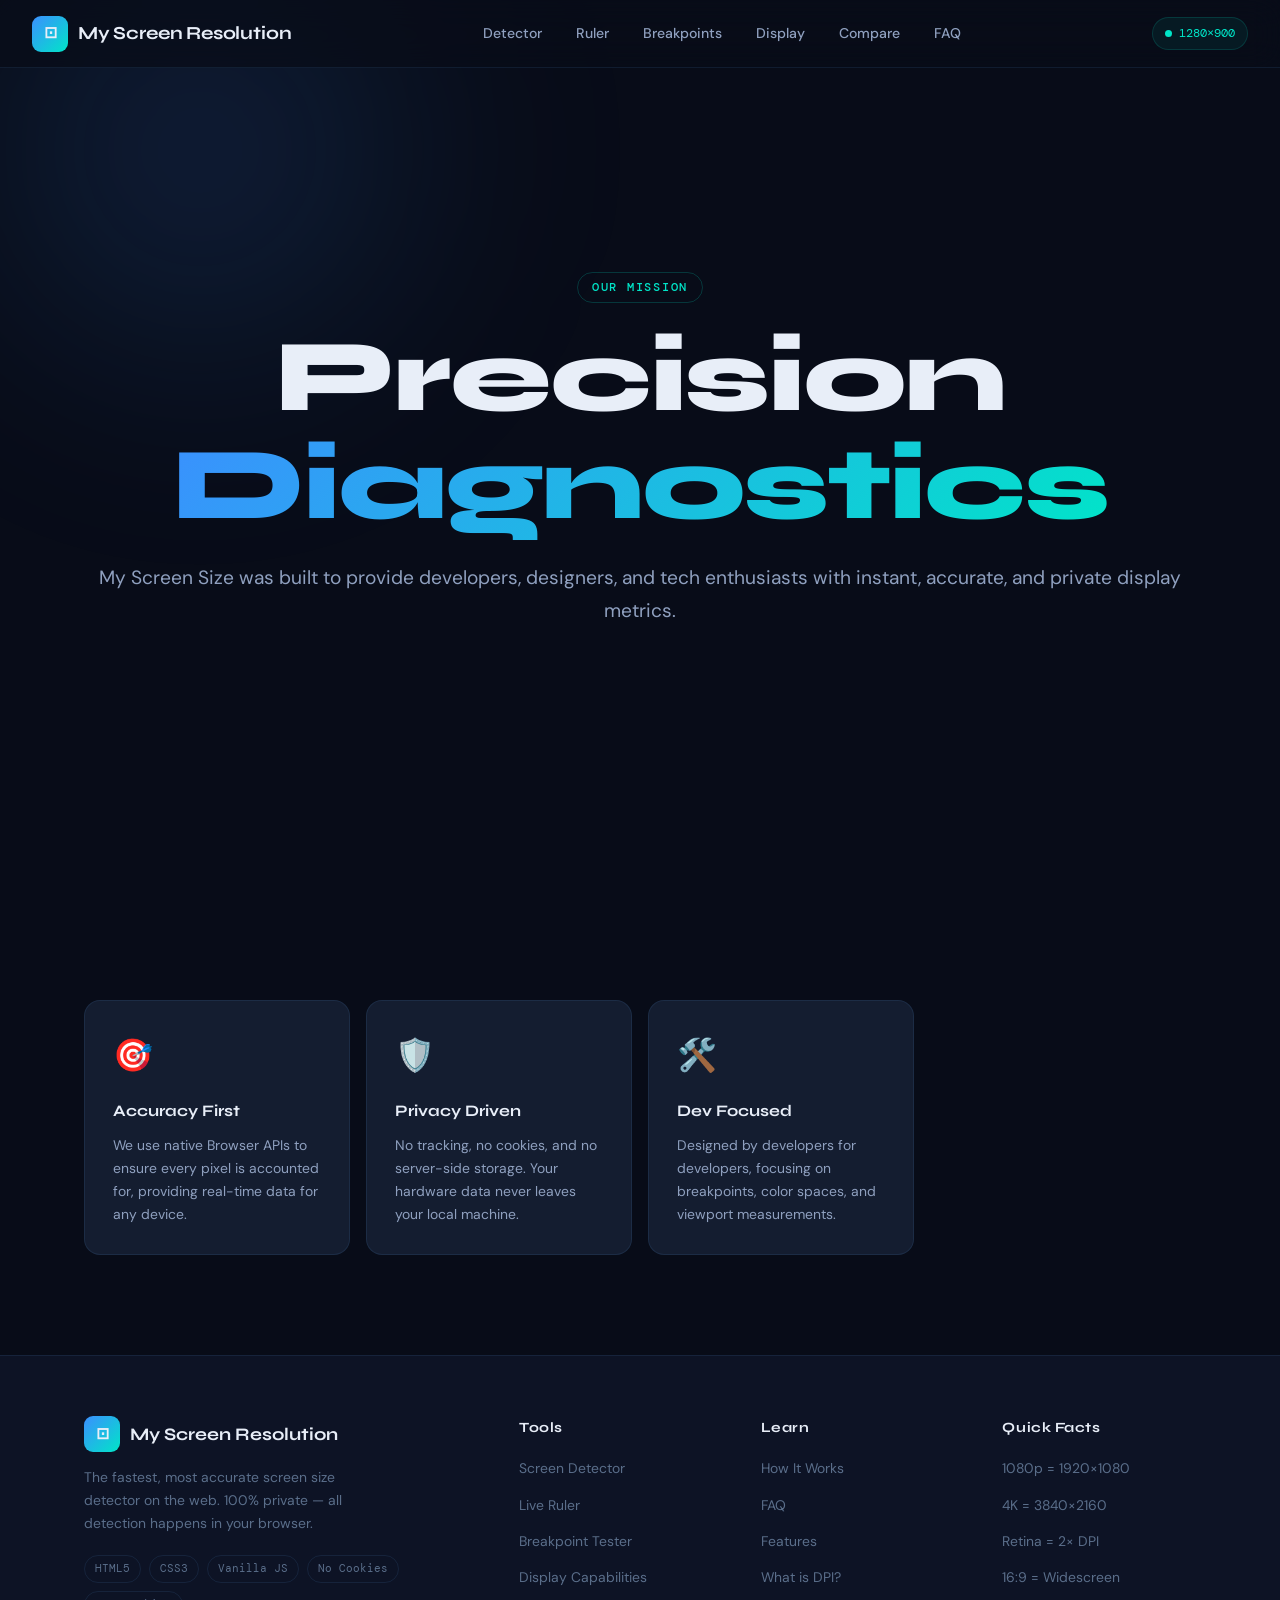
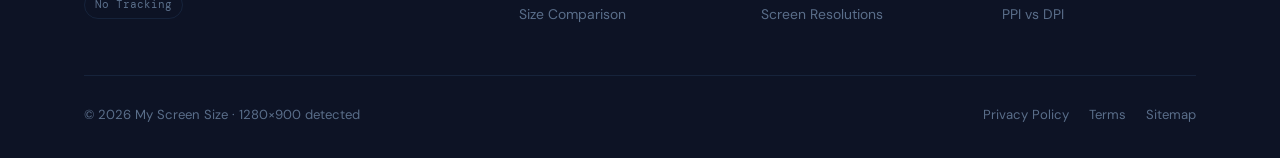
==== about.html @ e3fb28fd "Create about.html" ====
<!DOCTYPE html>
<html lang="en">
<head>
  <meta charset="UTF-8" />
  <meta name="viewport" content="width=device-width, initial-scale=1.0" />
  <title>About Us – My Screen Size</title>
  <link rel="stylesheet" href="style.css" />
  <!-- Fonts -->
  <link rel="preconnect" href="https://fonts.googleapis.com" />
  <link rel="preconnect" href="https://fonts.gstatic.com" crossorigin />
  <link href="https://fonts.googleapis.com/css2?family=Syne:wght@700;800&family=DM+Mono:wght@400;500&family=DM+Sans:wght@400;500&display=swap" rel="stylesheet" />
</head>
<body>

  <div id="header-root"></div>

  <main>
    <section class="hero">
      <div class="hero-bg">
        <div class="hero-glow glow-1"></div>
      </div>
      <div class="container hero-content">
        <div class="section-tag animate-in">Our Mission</div>
        <h1 class="hero-title animate-in" style="--delay:0.2s"> Precision <span class="gradient-text">Diagnostics</span></h1>
        <p class="hero-subtitle animate-in" style="--delay:0.3s">
          My Screen Size was built to provide developers, designers, and tech enthusiasts with instant, accurate, and private display metrics.
        </p>
      </div>
    </section>

    <section class="features">
      <div class="container">
        <div class="feat-grid">
          <div class="feat-card">
            <div class="feat-icon">🎯</div>
            <h3>Accuracy First</h3>
            <p>We use native Browser APIs to ensure every pixel is accounted for, providing real-time data for any device.</p>
          </div>
          <div class="feat-card">
            <div class="feat-icon">🛡️</div>
            <h3>Privacy Driven</h3>
            <p>No tracking, no cookies, and no server-side storage. Your hardware data never leaves your local machine.</p>
          </div>
          <div class="feat-card">
            <div class="feat-icon">🛠️</div>
            <h3>Dev Focused</h3>
            <p>Designed by developers for developers, focusing on breakpoints, color spaces, and viewport measurements.</p>
          </div>
        </div>
      </div>
    </section>
  </main>

  <div id="footer-root"></div>

  <script src="components/header.js"></script>
  <script src="components/footer.js"></script>
</body>
</html>
---- style.css ----
/* ===========================
   MY SCREEN SIZE — STYLESHEET
   Aesthetic: Dark Precision Lab
   =========================== */

:root {
  --bg: #080c18;
  --bg-2: #0d1325;
  --bg-3: #111828;
  --surface: #141d30;
  --surface-2: #1a2540;
  --border: rgba(99, 179, 255, 0.10);
  --border-2: rgba(99, 179, 255, 0.20);
  --text: #e8eef8;
  --text-2: #8fa0bf;
  --text-3: #5a6e8a;
  --accent: #3b8fff;
  --accent-2: #00e5c8;
  --accent-3: #7c5cfc;
  --danger: #ff4f6e;
  --warn: #f5a623;
  --success: #00d68f;
  --font-display: 'Syne', sans-serif;
  --font-mono: 'DM Mono', monospace;
  --font-body: 'DM Sans', sans-serif;
  --radius: 16px;
  --radius-sm: 8px;
  --shadow: 0 4px 32px rgba(0,0,0,0.4);
  --transition: 0.3s cubic-bezier(0.4, 0, 0.2, 1);
}

*, *::before, *::after { box-sizing: border-box; margin: 0; padding: 0; }

html { scroll-behavior: smooth; }

body {
  background: var(--bg);
  color: var(--text);
  font-family: var(--font-body);
  font-size: 16px;
  line-height: 1.65;
  overflow-x: hidden;
}

::selection { background: rgba(59, 143, 255, 0.3); }

/* ---- UTILITIES ---- */
.container {
  max-width: 1160px;
  margin: 0 auto;
  padding: 0 24px;
}

.gradient-text {
  background: linear-gradient(135deg, var(--accent) 0%, var(--accent-2) 100%);
  -webkit-background-clip: text;
  -webkit-text-fill-color: transparent;
  background-clip: text;
}

.section-tag {
  display: inline-flex;
  align-items: center;
  gap: 8px;
  font-family: var(--font-mono);
  font-size: 0.72rem;
  font-weight: 500;
  letter-spacing: 0.15em;
  text-transform: uppercase;
  color: var(--accent-2);
  border: 1px solid rgba(0, 229, 200, 0.2);
  padding: 5px 14px;
  border-radius: 100px;
  margin-bottom: 20px;
}

.section-title {
  font-family: var(--font-display);
  font-size: clamp(2rem, 4vw, 3rem);
  font-weight: 800;
  line-height: 1.15;
  margin-bottom: 14px;
}

.section-sub {
  color: var(--text-2);
  font-size: 1.05rem;
  max-width: 560px;
  margin-bottom: 56px;
}

/* ---- ANIMATE IN ---- */
.animate-in {
  opacity: 0;
  transform: translateY(28px);
  animation: animIn 0.7s ease forwards;
  animation-delay: var(--delay, 0s);
}

@keyframes animIn {
  to { opacity: 1; transform: translateY(0); }
}

.reveal {
  opacity: 0;
  transform: translateY(32px);
  transition: opacity 0.6s ease, transform 0.6s ease;
}
.reveal.visible {
  opacity: 1;
  transform: translateY(0);
}

/* ========================================
   HEADER
======================================== */
#site-header {
  position: fixed;
  top: 0; left: 0; right: 0;
  z-index: 1000;
  padding: 0 32px;
  height: 68px;
  display: flex;
  align-items: center;
  justify-content: space-between;
  background: rgba(8, 12, 24, 0.75);
  backdrop-filter: blur(16px);
  border-bottom: 1px solid var(--border);
  transition: background var(--transition);
}

.header-logo {
  display: flex;
  align-items: center;
  gap: 10px;
  text-decoration: none;
  font-family: var(--font-display);
  font-weight: 700;
  font-size: 1.15rem;
  color: var(--text);
  letter-spacing: -0.01em;
}

.logo-icon {
  width: 36px; height: 36px;
  background: linear-gradient(135deg, var(--accent), var(--accent-2));
  border-radius: 9px;
  display: flex;
  align-items: center;
  justify-content: center;
  font-size: 1rem;
  flex-shrink: 0;
}

.header-nav {
  display: flex;
  align-items: center;
  gap: 6px;
  list-style: none;
}

.header-nav a {
  color: var(--text-2);
  text-decoration: none;
  font-size: 0.88rem;
  font-weight: 500;
  padding: 6px 14px;
  border-radius: 8px;
  transition: color var(--transition), background var(--transition);
}

.header-nav a:hover {
  color: var(--text);
  background: var(--surface);
}

.header-actions {
  display: flex;
  align-items: center;
  gap: 10px;
}

.header-live {
  display: flex;
  align-items: center;
  gap: 7px;
  font-family: var(--font-mono);
  font-size: 0.78rem;
  color: var(--accent-2);
  background: rgba(0, 229, 200, 0.07);
  border: 1px solid rgba(0, 229, 200, 0.15);
  padding: 5px 12px;
  border-radius: 100px;
}

.live-dot {
  width: 7px; height: 7px;
  border-radius: 50%;
  background: var(--accent-2);
  animation: pulse 1.5s ease-in-out infinite;
}

@keyframes pulse {
  0%, 100% { opacity: 1; transform: scale(1); }
  50% { opacity: 0.4; transform: scale(0.75); }
}

.hamburger {
  display: none;
  flex-direction: column;
  gap: 5px;
  cursor: pointer;
  padding: 6px;
  background: none;
  border: none;
}

.hamburger span {
  display: block;
  width: 24px; height: 2px;
  background: var(--text-2);
  border-radius: 2px;
  transition: var(--transition);
}

.mobile-nav {
  display: none;
  position: fixed;
  top: 68px; left: 0; right: 0;
  background: rgba(8, 12, 24, 0.97);
  backdrop-filter: blur(16px);
  padding: 20px 24px;
  z-index: 999;
  border-bottom: 1px solid var(--border);
  flex-direction: column;
  gap: 4px;
}

.mobile-nav.open { display: flex; }
.mobile-nav a {
  color: var(--text-2);
  text-decoration: none;
  font-size: 1rem;
  padding: 12px 0;
  border-bottom: 1px solid var(--border);
}
.mobile-nav a:last-child { border-bottom: none; }

/* ========================================
   HERO
======================================== */
.hero {
  position: relative;
  min-height: 100vh;
  display: flex;
  align-items: center;
  overflow: hidden;
  padding: 120px 0 80px;
}

.hero-bg {
  position: absolute;
  inset: 0;
  z-index: 0;
}

#grid-canvas {
  position: absolute;
  inset: 0;
  width: 100%;
  height: 100%;
  opacity: 0.4;
}

.hero-glow {
  position: absolute;
  border-radius: 50%;
  filter: blur(100px);
  pointer-events: none;
}

.glow-1 {
  width: 600px; height: 600px;
  background: radial-gradient(circle, rgba(59, 143, 255, 0.18) 0%, transparent 70%);
  top: -150px; left: -100px;
  animation: glowFloat 8s ease-in-out infinite;
}

.glow-2 {
  width: 500px; height: 500px;
  background: radial-gradient(circle, rgba(124, 92, 252, 0.14) 0%, transparent 70%);
  bottom: -100px; right: -80px;
  animation: glowFloat 10s ease-in-out infinite reverse;
}

@keyframes glowFloat {
  0%, 100% { transform: translate(0, 0); }
  50% { transform: translate(30px, -40px); }
}

.hero-content {
  position: relative;
  z-index: 1;
  text-align: center;
}

.hero-badge {
  display: inline-flex;
  align-items: center;
  gap: 8px;
  font-family: var(--font-mono);
  font-size: 0.78rem;
  color: var(--accent-2);
  border: 1px solid rgba(0, 229, 200, 0.2);
  padding: 6px 16px;
  border-radius: 100px;
  margin-bottom: 28px;
  background: rgba(0, 229, 200, 0.05);
}

.badge-dot {
  width: 6px; height: 6px;
  border-radius: 50%;
  background: var(--accent-2);
  animation: pulse 1.5s infinite;
}

.hero-title {
  font-family: var(--font-display);
  font-size: clamp(3rem, 8vw, 6.5rem);
  font-weight: 800;
  line-height: 1.05;
  letter-spacing: -0.02em;
  margin-bottom: 24px;
}

.hero-subtitle {
  font-size: clamp(1rem, 2vw, 1.2rem);
  color: var(--text-2);
  margin-bottom: 40px;
  line-height: 1.7;
}

.br-hide { display: none; }
@media (min-width: 640px) { .br-hide { display: inline; } }

.hero-cta {
  display: flex;
  align-items: center;
  justify-content: center;
  gap: 16px;
  flex-wrap: wrap;
  margin-bottom: 60px;
}

.btn-primary {
  display: inline-flex;
  align-items: center;
  gap: 8px;
  background: linear-gradient(135deg, var(--accent), var(--accent-3));
  color: #fff;
  text-decoration: none;
  font-family: var(--font-display);
  font-weight: 700;
  font-size: 0.95rem;
  padding: 14px 32px;
  border-radius: 12px;
  transition: transform var(--transition), box-shadow var(--transition);
  box-shadow: 0 4px 24px rgba(59, 143, 255, 0.3);
}

.btn-primary:hover {
  transform: translateY(-2px);
  box-shadow: 0 8px 32px rgba(59, 143, 255, 0.45);
}

.btn-ghost {
  display: inline-flex;
  align-items: center;
  gap: 8px;
  color: var(--text-2);
  text-decoration: none;
  font-weight: 500;
  font-size: 0.95rem;
  padding: 14px 24px;
  border-radius: 12px;
  border: 1px solid var(--border-2);
  transition: color var(--transition), border-color var(--transition), background var(--transition);
}

.btn-ghost:hover {
  color: var(--text);
  border-color: rgba(99, 179, 255, 0.35);
  background: var(--surface);
}

.hero-quick-stats {
  display: inline-flex;
  align-items: center;
  gap: 32px;
  background: var(--surface);
  border: 1px solid var(--border);
  padding: 20px 36px;
  border-radius: var(--radius);
  backdrop-filter: blur(8px);
}

.qs-item { text-align: center; }
.qs-val {
  display: block;
  font-family: var(--font-mono);
  font-size: 1.4rem;
  font-weight: 500;
  color: var(--text);
  margin-bottom: 4px;
}
.qs-label {
  font-size: 0.75rem;
  color: var(--text-3);
  text-transform: uppercase;
  letter-spacing: 0.1em;
}
.qs-divider {
  width: 1px;
  height: 40px;
  background: var(--border-2);
}

.scroll-hint {
  position: absolute;
  bottom: 32px;
  left: 50%;
  transform: translateX(-50%);
  display: flex;
  flex-direction: column;
  align-items: center;
  gap: 8px;
  color: var(--text-3);
  font-size: 0.72rem;
  letter-spacing: 0.12em;
  text-transform: uppercase;
}

.scroll-line {
  width: 1px;
  height: 40px;
  background: linear-gradient(to bottom, var(--accent), transparent);
  animation: scrollDrop 1.8s ease-in-out infinite;
}

@keyframes scrollDrop {
  0% { transform: scaleY(0); transform-origin: top; opacity: 0; }
  50% { transform: scaleY(1); opacity: 1; }
  100% { transform: scaleY(0); transform-origin: bottom; opacity: 0; }
}

/* ========================================
   DETECTOR
======================================== */
.detector {
  padding: 120px 0;
  background: var(--bg-2);
  position: relative;
}

.detector::before {
  content: '';
  position: absolute;
  top: 0; left: 0; right: 0;
  height: 1px;
  background: linear-gradient(90deg, transparent, var(--accent), transparent);
}

.detector-grid {
  display: grid;
  grid-template-columns: 1fr 1fr;
  grid-template-rows: auto auto;
  gap: 20px;
}

/* Primary card */
.det-card {
  background: var(--surface);
  border: 1px solid var(--border);
  border-radius: var(--radius);
  padding: 28px;
  position: relative;
  overflow: hidden;
  transition: border-color var(--transition);
}

.det-card:hover { border-color: var(--border-2); }

.det-card::before {
  content: '';
  position: absolute;
  top: 0; left: 0; right: 0;
  height: 2px;
  background: linear-gradient(90deg, var(--accent), var(--accent-2));
  opacity: 0;
  transition: opacity var(--transition);
}

.det-card:hover::before { opacity: 1; }

.det-card--primary {
  grid-column: 1;
  grid-row: 1;
}

.det-card__label {
  font-family: var(--font-mono);
  font-size: 0.72rem;
  letter-spacing: 0.12em;
  text-transform: uppercase;
  color: var(--text-3);
  margin-bottom: 12px;
}

.det-card__value {
  font-family: var(--font-mono);
  font-size: clamp(1.6rem, 3vw, 2.5rem);
  font-weight: 500;
  color: var(--text);
  line-height: 1.1;
  margin-bottom: 8px;
}

.det-card__sub {
  font-family: var(--font-mono);
  font-size: 0.85rem;
  color: var(--text-3);
  margin-bottom: 20px;
}

.det-card__visual {
  display: flex;
  gap: 8px;
  align-items: flex-end;
  height: 48px;
}

.res-bar {
  background: linear-gradient(135deg, var(--accent), var(--accent-2));
  border-radius: 4px;
  height: 16px;
  transition: width 0.8s ease;
  position: relative;
}

.res-bar--h {
  height: 40px;
  width: 6px !important;
}

/* Metrics Grid */
.det-metrics {
  grid-column: 2;
  grid-row: 1 / 3;
  display: grid;
  grid-template-columns: 1fr 1fr;
  gap: 14px;
}

.met-card {
  background: var(--surface);
  border: 1px solid var(--border);
  border-radius: var(--radius-sm);
  padding: 18px;
  display: flex;
  align-items: flex-start;
  gap: 14px;
  transition: border-color var(--transition), background var(--transition);
}

.met-card:hover {
  border-color: var(--border-2);
  background: var(--surface-2);
}

.met-icon {
  font-size: 1.4rem;
  opacity: 0.7;
  margin-top: 2px;
  flex-shrink: 0;
}

.met-label {
  font-size: 0.78rem;
  color: var(--text-3);
  margin-bottom: 6px;
  text-transform: uppercase;
  letter-spacing: 0.08em;
}

.met-val {
  font-family: var(--font-mono);
  font-size: 1.05rem;
  color: var(--text);
  font-weight: 500;
}

/* Device Card */
.det-card--device {
  grid-column: 1;
  grid-row: 2;
}

.device-icon-wrap {
  margin: 8px 0 12px;
}

.device-icon {
  font-size: 2.5rem;
  display: inline-block;
  animation: deviceFloat 4s ease-in-out infinite;
}

@keyframes deviceFloat {
  0%, 100% { transform: translateY(0); }
  50% { transform: translateY(-6px); }
}

.device-details {
  margin-top: 16px;
  display: flex;
  flex-direction: column;
  gap: 10px;
}

.dd-row {
  display: flex;
  justify-content: space-between;
  align-items: center;
  font-size: 0.88rem;
  padding-bottom: 10px;
  border-bottom: 1px solid var(--border);
}

.dd-row:last-child { border-bottom: none; padding-bottom: 0; }
.dd-row span:first-child { color: var(--text-3); }
.dd-row span:last-child { font-family: var(--font-mono); color: var(--text); font-size: 0.82rem; }

/* Physical Card */
.det-card--physical {
  grid-column: 1 / 3;
}

.physical-input-row {
  display: flex;
  align-items: center;
  gap: 12px;
  flex-wrap: wrap;
  margin-bottom: 20px;
}

.physical-input-row label {
  color: var(--text-2);
  font-size: 0.88rem;
}

.physical-input-row input {
  background: var(--bg);
  border: 1px solid var(--border-2);
  color: var(--text);
  padding: 9px 14px;
  border-radius: var(--radius-sm);
  font-family: var(--font-mono);
  font-size: 0.9rem;
  width: 120px;
  outline: none;
  transition: border-color var(--transition);
}

.physical-input-row input:focus { border-color: var(--accent); }

.btn-small {
  background: linear-gradient(135deg, var(--accent), var(--accent-3));
  color: #fff;
  border: none;
  padding: 9px 20px;
  border-radius: var(--radius-sm);
  font-family: var(--font-display);
  font-size: 0.85rem;
  font-weight: 700;
  cursor: pointer;
  transition: opacity var(--transition), transform var(--transition);
}

.btn-small:hover { opacity: 0.88; transform: translateY(-1px); }

.physical-results {
  display: grid;
  grid-template-columns: repeat(4, 1fr);
  gap: 16px;
}

.pr-row {
  background: var(--bg);
  border: 1px solid var(--border);
  border-radius: var(--radius-sm);
  padding: 14px 16px;
  display: flex;
  flex-direction: column;
  gap: 6px;
}

.pr-row span:first-child {
  font-size: 0.72rem;
  color: var(--text-3);
  text-transform: uppercase;
  letter-spacing: 0.1em;
}

.pr-row span:last-child {
  font-family: var(--font-mono);
  font-size: 1rem;
  color: var(--text);
  font-weight: 500;
}

/* Copy Bar */
.copy-bar {
  display: flex;
  align-items: center;
  justify-content: space-between;
  gap: 16px;
  background: var(--surface);
  border: 1px solid var(--border);
  border-radius: var(--radius-sm);
  padding: 14px 20px;
  margin-top: 20px;
  flex-wrap: wrap;
}

#copy-text {
  font-family: var(--font-mono);
  font-size: 0.88rem;
  color: var(--text-2);
}

.btn-copy {
  display: inline-flex;
  align-items: center;
  gap: 8px;
  background: transparent;
  color: var(--accent);
  border: 1px solid rgba(59, 143, 255, 0.3);
  padding: 8px 18px;
  border-radius: var(--radius-sm);
  font-size: 0.85rem;
  font-weight: 600;
  cursor: pointer;
  transition: background var(--transition), border-color var(--transition);
}

.btn-copy:hover {
  background: rgba(59, 143, 255, 0.08);
  border-color: var(--accent);
}

/* ========================================
   RULER SECTION
======================================== */
.ruler-section {
  padding: 100px 0;
  background: var(--bg);
}

.ruler-wrap {
  position: relative;
  height: 360px;
  background: var(--surface);
  border: 1px solid var(--border);
  border-radius: var(--radius);
  overflow: hidden;
}

.ruler-h {
  position: absolute;
  top: 0; left: 28px; right: 0;
  height: 28px;
  background: var(--surface-2);
  border-bottom: 1px solid var(--border-2);
  display: flex;
  align-items: center;
  overflow: hidden;
}

.ruler-v {
  position: absolute;
  top: 28px; left: 0; bottom: 0;
  width: 28px;
  background: var(--surface-2);
  border-right: 1px solid var(--border-2);
  display: flex;
  flex-direction: column;
  align-items: center;
  overflow: hidden;
}

.ruler-label-h, .ruler-label-v {
  font-family: var(--font-mono);
  font-size: 0.72rem;
  color: var(--accent-2);
  position: absolute;
  left: 8px;
  top: 50%;
  transform: translateY(-50%);
}

.ruler-label-v {
  top: 8px;
  left: 50%;
  transform: translateX(-50%) rotate(-90deg);
  white-space: nowrap;
}

.ruler-area {
  position: absolute;
  top: 28px; left: 28px; right: 0; bottom: 0;
  background:
    linear-gradient(var(--border) 1px, transparent 1px),
    linear-gradient(90deg, var(--border) 1px, transparent 1px);
  background-size: 40px 40px;
  display: flex;
  align-items: center;
  justify-content: center;
  cursor: crosshair;
}

.ruler-crosshair {
  position: absolute;
  pointer-events: none;
  display: none;
}

.ruler-crosshair::before, .ruler-crosshair::after {
  content: '';
  position: absolute;
  background: var(--accent);
  opacity: 0.6;
}

.ruler-crosshair::before { width: 1px; height: 100vh; left: 0; top: -50vh; }
.ruler-crosshair::after { width: 100vw; height: 1px; top: 0; left: -50vw; }

.ruler-dims {
  font-family: var(--font-mono);
  font-size: 2rem;
  color: var(--text);
  font-weight: 500;
  text-align: center;
}

/* ========================================
   BREAKPOINTS
======================================== */
.breakpoints {
  padding: 100px 0;
  background: var(--bg-2);
}

.bp-grid {
  display: flex;
  flex-wrap: wrap;
  gap: 12px;
  margin-bottom: 28px;
}

.bp-chip {
  display: flex;
  flex-direction: column;
  gap: 4px;
  background: var(--surface);
  border: 2px solid var(--border);
  border-radius: 10px;
  padding: 14px 18px;
  transition: all var(--transition);
  min-width: 120px;
}

.bp-chip.active {
  border-color: var(--accent);
  background: rgba(59, 143, 255, 0.08);
}

.bp-chip__name {
  font-family: var(--font-display);
  font-weight: 700;
  font-size: 0.9rem;
  color: var(--text);
}

.bp-chip__range {
  font-family: var(--font-mono);
  font-size: 0.72rem;
  color: var(--text-3);
}

.bp-chip.active .bp-chip__name { color: var(--accent); }
.bp-chip.active .bp-chip__range { color: rgba(59, 143, 255, 0.7); }

.bp-current {
  font-family: var(--font-mono);
  font-size: 0.88rem;
  color: var(--text-3);
  padding: 14px 18px;
  background: var(--surface);
  border: 1px solid var(--border);
  border-radius: var(--radius-sm);
  display: inline-block;
}

.bp-current strong { color: var(--accent-2); }

/* ========================================
   COLOR SPACE
======================================== */
.colorspace {
  padding: 100px 0;
  background: var(--bg);
}

.cs-grid {
  display: grid;
  grid-template-columns: repeat(auto-fill, minmax(240px, 1fr));
  gap: 16px;
}

.cs-card {
  background: var(--surface);
  border: 1px solid var(--border);
  border-radius: var(--radius);
  padding: 24px;
  display: flex;
  align-items: flex-start;
  gap: 16px;
  transition: border-color var(--transition);
}

.cs-card:hover { border-color: var(--border-2); }

.cs-status {
  width: 12px; height: 12px;
  border-radius: 50%;
  margin-top: 4px;
  flex-shrink: 0;
}

.cs-status.yes { background: var(--success); box-shadow: 0 0 8px var(--success); }
.cs-status.no { background: var(--text-3); }

.cs-info { flex: 1; }
.cs-name { font-weight: 600; color: var(--text); margin-bottom: 4px; }
.cs-desc { font-size: 0.8rem; color: var(--text-3); }
.cs-val { font-family: var(--font-mono); font-size: 0.8rem; color: var(--accent-2); margin-top: 6px; }

/* ========================================
   COMPARISON
======================================== */
.comparison {
  padding: 100px 0;
  background: var(--bg-2);
}

.compare-grid {
  display: flex;
  flex-direction: column;
  gap: 12px;
}

.cmp-row {
  display: flex;
  align-items: center;
  gap: 16px;
  background: var(--surface);
  border: 1px solid var(--border);
  border-radius: var(--radius-sm);
  padding: 16px 20px;
  transition: border-color var(--transition);
}

.cmp-row.yours {
  border-color: var(--accent);
  background: rgba(59, 143, 255, 0.06);
}

.cmp-label {
  font-size: 0.85rem;
  color: var(--text-2);
  width: 200px;
  flex-shrink: 0;
}

.cmp-row.yours .cmp-label { color: var(--accent); font-weight: 600; }

.cmp-bar-wrap {
  flex: 1;
  height: 24px;
  background: var(--bg);
  border-radius: 4px;
  overflow: hidden;
  position: relative;
}

.cmp-bar {
  height: 100%;
  background: linear-gradient(90deg, rgba(59, 143, 255, 0.25), rgba(0, 229, 200, 0.25));
  border-radius: 4px;
  transition: width 1.2s cubic-bezier(0.4, 0, 0.2, 1);
  position: relative;
}

.cmp-row.yours .cmp-bar {
  background: linear-gradient(90deg, var(--accent), var(--accent-2));
}

.cmp-res {
  font-family: var(--font-mono);
  font-size: 0.82rem;
  color: var(--text-3);
  width: 130px;
  text-align: right;
  flex-shrink: 0;
}

.cmp-row.yours .cmp-res { color: var(--accent-2); }

/* ========================================
   HOW IT WORKS
======================================== */
.how {
  padding: 100px 0;
  background: var(--bg);
}

.how-steps {
  display: grid;
  grid-template-columns: 1fr 1fr;
  gap: 2px;
  background: var(--border);
  border: 1px solid var(--border);
  border-radius: var(--radius);
  overflow: hidden;
}

.how-step {
  background: var(--surface);
  padding: 40px;
  display: flex;
  gap: 24px;
  align-items: flex-start;
  transition: background var(--transition);
}

.how-step:hover { background: var(--surface-2); }

.how-num {
  font-family: var(--font-mono);
  font-size: 2.5rem;
  font-weight: 500;
  color: var(--border-2);
  line-height: 1;
  flex-shrink: 0;
}

.how-content h3 {
  font-family: var(--font-display);
  font-size: 1.15rem;
  font-weight: 700;
  margin-bottom: 10px;
  color: var(--text);
}

.how-content p {
  font-size: 0.9rem;
  color: var(--text-2);
  line-height: 1.65;
}

.how-content code {
  font-family: var(--font-mono);
  font-size: 0.82rem;
  color: var(--accent-2);
  background: rgba(0, 229, 200, 0.08);
  padding: 2px 6px;
  border-radius: 4px;
}

/* ========================================
   FAQ
======================================== */
.faq {
  padding: 100px 0;
  background: var(--bg-2);
}

.faq-list {
  display: flex;
  flex-direction: column;
  gap: 4px;
}

.faq-item {
  background: var(--surface);
  border: 1px solid var(--border);
  border-radius: var(--radius-sm);
  overflow: hidden;
  transition: border-color var(--transition);
}

.faq-item.open { border-color: var(--border-2); }

.faq-q {
  display: flex;
  align-items: center;
  justify-content: space-between;
  gap: 16px;
  padding: 20px 24px;
  cursor: pointer;
  font-weight: 600;
  color: var(--text);
  font-family: var(--font-display);
  font-size: 1rem;
  user-select: none;
}

.faq-q:hover { color: var(--accent); }

.faq-icon {
  width: 24px; height: 24px;
  border-radius: 6px;
  background: var(--surface-2);
  display: flex;
  align-items: center;
  justify-content: center;
  font-size: 1.1rem;
  flex-shrink: 0;
  transition: transform var(--transition), background var(--transition);
}

.faq-item.open .faq-icon {
  transform: rotate(45deg);
  background: rgba(59, 143, 255, 0.12);
}

.faq-a {
  max-height: 0;
  overflow: hidden;
  transition: max-height 0.4s ease, padding var(--transition);
  padding: 0 24px;
  color: var(--text-2);
  font-size: 0.92rem;
  line-height: 1.7;
}

.faq-item.open .faq-a {
  max-height: 300px;
  padding: 0 24px 20px;
}

/* ========================================
   FEATURES
======================================== */
.features {
  padding: 100px 0;
  background: var(--bg);
}

.feat-grid {
  display: grid;
  grid-template-columns: repeat(auto-fill, minmax(240px, 1fr));
  gap: 16px;
}

.feat-card {
  background: var(--surface);
  border: 1px solid var(--border);
  border-radius: var(--radius);
  padding: 28px;
  transition: border-color var(--transition), transform var(--transition), background var(--transition);
  position: relative;
  overflow: hidden;
}

.feat-card::after {
  content: '';
  position: absolute;
  inset: 0;
  background: radial-gradient(circle at 30% 20%, rgba(59, 143, 255, 0.05), transparent 60%);
  opacity: 0;
  transition: opacity var(--transition);
}

.feat-card:hover {
  border-color: var(--border-2);
  transform: translateY(-4px);
  background: var(--surface-2);
}

.feat-card:hover::after { opacity: 1; }

.feat-icon {
  font-size: 2rem;
  display: block;
  margin-bottom: 16px;
}

.feat-card h3 {
  font-family: var(--font-display);
  font-size: 1rem;
  font-weight: 700;
  margin-bottom: 10px;
  color: var(--text);
}

.feat-card p {
  font-size: 0.87rem;
  color: var(--text-2);
  line-height: 1.65;
}

/* ========================================
   FOOTER
======================================== */
#site-footer {
  background: var(--bg-2);
  border-top: 1px solid var(--border);
  padding: 60px 0 32px;
}

.footer-grid {
  display: grid;
  grid-template-columns: 2fr 1fr 1fr 1fr;
  gap: 48px;
  margin-bottom: 48px;
}

.footer-brand .footer-logo {
  display: flex;
  align-items: center;
  gap: 10px;
  text-decoration: none;
  font-family: var(--font-display);
  font-weight: 700;
  font-size: 1.1rem;
  color: var(--text);
  margin-bottom: 14px;
}

.footer-brand p {
  font-size: 0.87rem;
  color: var(--text-3);
  line-height: 1.65;
  max-width: 260px;
  margin-bottom: 20px;
}

.footer-tech {
  display: flex;
  gap: 8px;
  flex-wrap: wrap;
}

.ft-badge {
  font-family: var(--font-mono);
  font-size: 0.68rem;
  color: var(--text-3);
  border: 1px solid var(--border);
  padding: 4px 10px;
  border-radius: 100px;
}

.footer-col h4 {
  font-family: var(--font-display);
  font-size: 0.88rem;
  font-weight: 700;
  color: var(--text);
  margin-bottom: 16px;
  letter-spacing: 0.04em;
}

.footer-col ul {
  list-style: none;
  display: flex;
  flex-direction: column;
  gap: 10px;
}

.footer-col ul li a {
  color: var(--text-3);
  text-decoration: none;
  font-size: 0.87rem;
  transition: color var(--transition);
}

.footer-col ul li a:hover { color: var(--accent); }

.footer-bottom {
  display: flex;
  align-items: center;
  justify-content: space-between;
  gap: 16px;
  padding-top: 28px;
  border-top: 1px solid var(--border);
  flex-wrap: wrap;
}

.footer-bottom p {
  font-size: 0.82rem;
  color: var(--text-3);
}

.footer-bottom-links {
  display: flex;
  gap: 20px;
}

.footer-bottom-links a {
  font-size: 0.82rem;
  color: var(--text-3);
  text-decoration: none;
  transition: color var(--transition);
}

.footer-bottom-links a:hover { color: var(--accent); }

/* ========================================
   MEDIA QUERIES
======================================== */
@media (max-width: 900px) {
  .detector-grid {
    grid-template-columns: 1fr;
  }
  .det-card--primary,
  .det-metrics,
  .det-card--device,
  .det-card--physical {
    grid-column: 1;
    grid-row: auto;
  }
  .det-metrics { grid-template-columns: 1fr 1fr; }
  .how-steps { grid-template-columns: 1fr; }
  .footer-grid { grid-template-columns: 1fr 1fr; }
  .hero-quick-stats { gap: 20px; padding: 16px 24px; }
}

@media (max-width: 640px) {
  .header-nav { display: none; }
  .hamburger { display: flex; }
  .hero-quick-stats { flex-direction: column; gap: 16px; }
  .qs-divider { width: 80px; height: 1px; }
  .det-metrics { grid-template-columns: 1fr; }
  .physical-results { grid-template-columns: 1fr 1fr; }
  .footer-grid { grid-template-columns: 1fr; }
  .footer-brand p { max-width: 100%; }
  .how-step { padding: 24px 20px; }
  .container { padding: 0 16px; }
}

@media (max-width: 480px) {
  .physical-results { grid-template-columns: 1fr; }
  .physical-input-row { flex-direction: column; align-items: flex-start; }
  .hero-cta { flex-direction: column; }
  .btn-primary, .btn-ghost { width: 100%; text-align: center; justify-content: center; }
}

/* Scrollbar */
::-webkit-scrollbar { width: 6px; }
::-webkit-scrollbar-track { background: var(--bg); }
::-webkit-scrollbar-thumb { background: var(--surface-2); border-radius: 3px; }
::-webkit-scrollbar-thumb:hover { background: var(--border-2); }
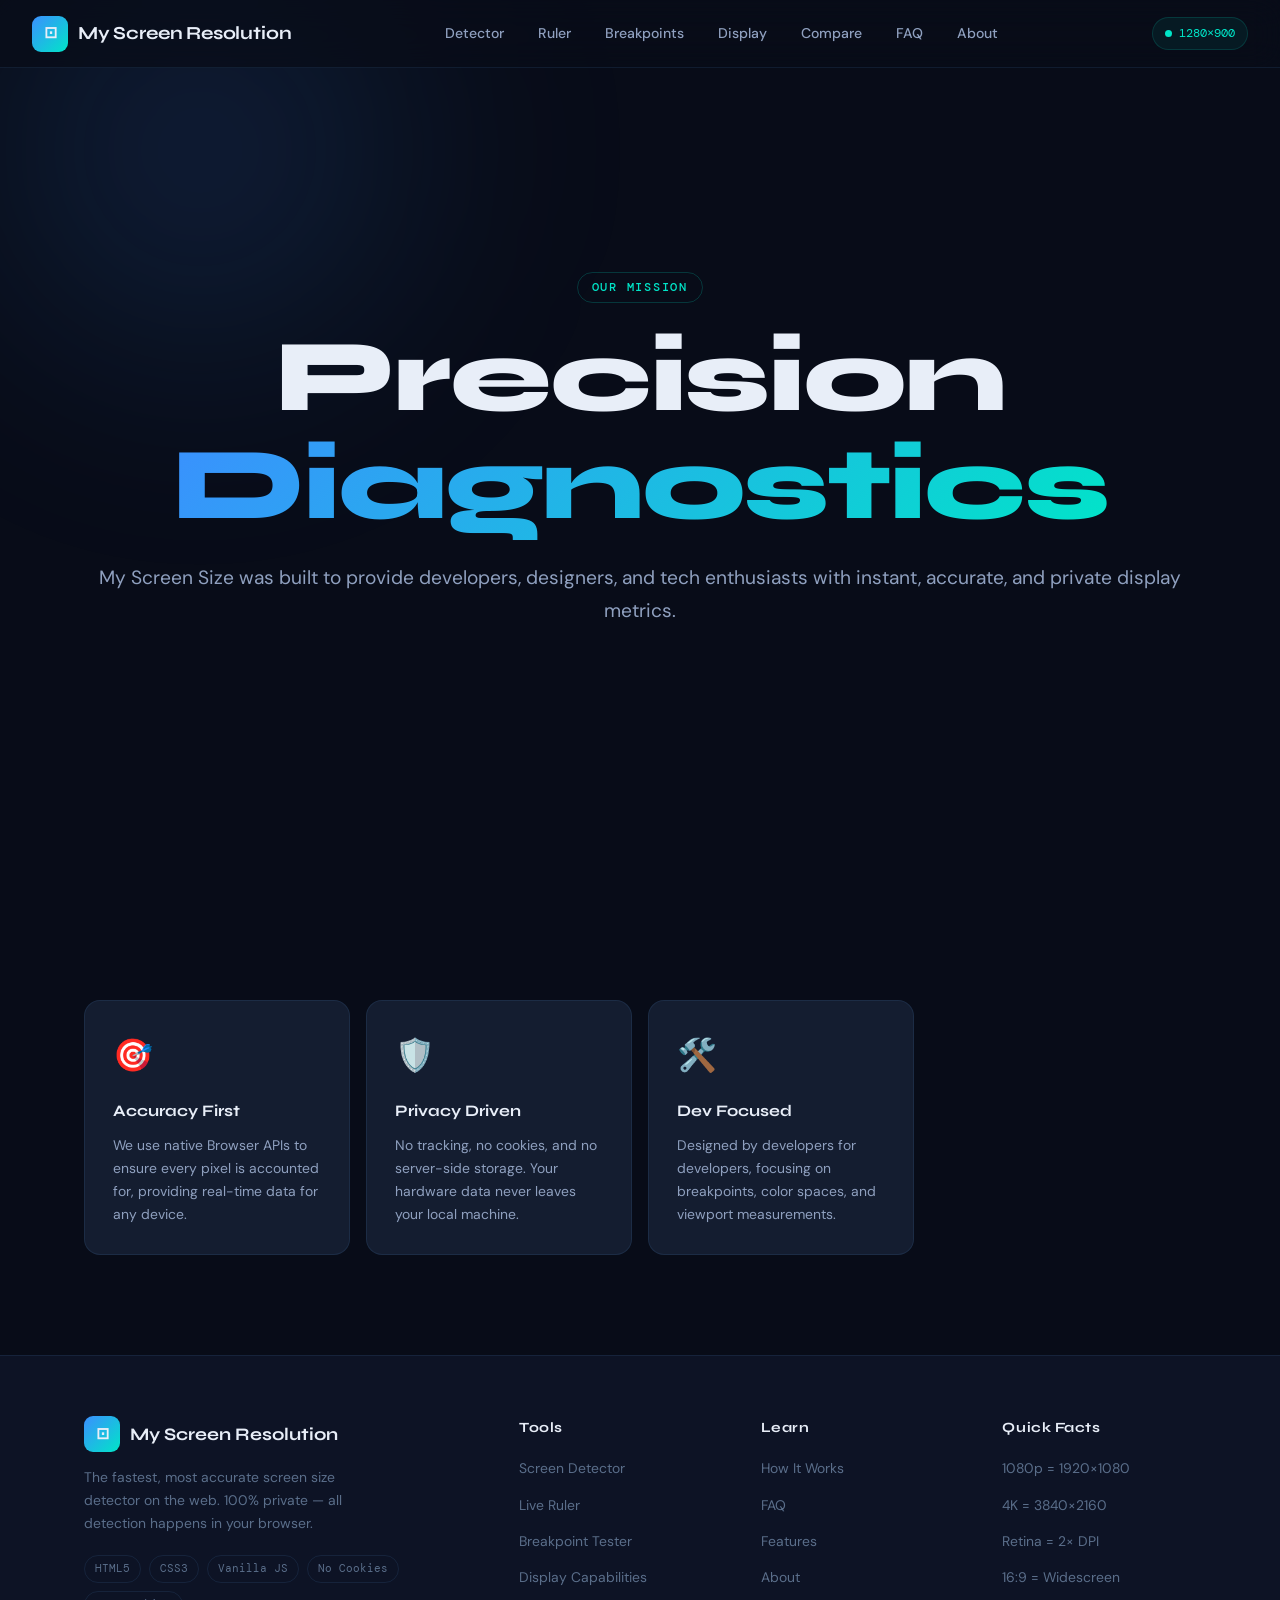
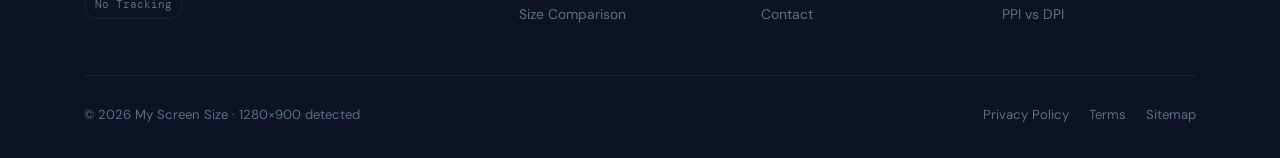
==== commit ab50aef5: "Update about.html" ====
--- a/about.html
+++ b/about.html
@@ -9,6 +9,7 @@
   <link rel="preconnect" href="https://fonts.googleapis.com" />
   <link rel="preconnect" href="https://fonts.gstatic.com" crossorigin />
   <link href="https://fonts.googleapis.com/css2?family=Syne:wght@700;800&family=DM+Mono:wght@400;500&family=DM+Sans:wght@400;500&display=swap" rel="stylesheet" />
+  <link rel="icon" type="image/png" sizes="32x32" href="/images/favicon.png">
 </head>
 <body>
 
